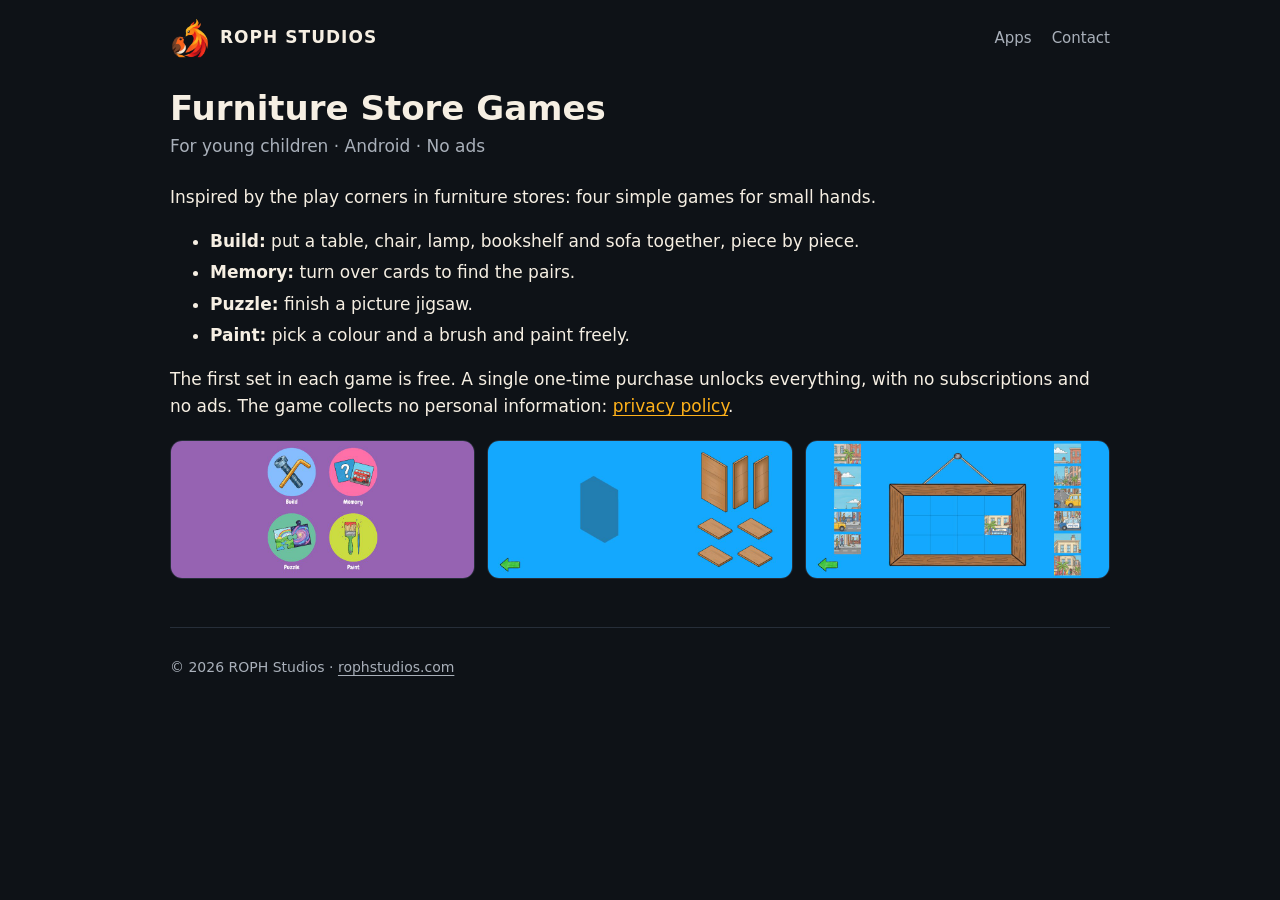
==== furniture-store-games/index.html @ 62f67959 "ROPH Studios website: home, app pages, privacy and account deletion Static site for GitHub Pages at " ====
<!doctype html>
<html lang="en-GB">
<head>
  <meta charset="utf-8">
  <meta name="viewport" content="width=device-width, initial-scale=1">
  <title>Furniture Store Games</title>
  <meta name="description" content="A calm play corner for young children: build furniture, match memory cards, finish jigsaws and paint. No ads.">
  <link rel="icon" href="/assets/favicon.png">
  <link rel="stylesheet" href="/assets/site.css">
</head>
<body>
  <div class="wrap">
    <header class="site-head">
      <a class="brand" href="/"><img src="/assets/roph-emblem.webp" alt=""><span>ROPH STUDIOS</span></a>
      <nav><a href="/#apps">Apps</a><a href="/#contact">Contact</a></nav>
    </header>

    <main class="doc" style="max-width: 980px">
      <h1>Furniture Store Games</h1>
      <p class="meta">For young children · Android · No ads</p>
      <p>Inspired by the play corners in furniture stores: four simple games for small hands.</p>
      <ul>
        <li><strong>Build:</strong> put a table, chair, lamp, bookshelf and sofa together, piece by piece.</li>
        <li><strong>Memory:</strong> turn over cards to find the pairs.</li>
        <li><strong>Puzzle:</strong> finish a picture jigsaw.</li>
        <li><strong>Paint:</strong> pick a colour and a brush and paint freely.</li>
      </ul>
      <p>The first set in each game is free. A single one-time purchase unlocks everything, with no
        subscriptions and no ads. The game collects no personal information:
        <a href="/furniture-store-games/privacy">privacy policy</a>.</p>

      <div class="shots">
        <img src="/assets/fsg-menu.jpg" width="960" height="432" alt="The main menu: Build, Memory, Puzzle and Paint">
        <img src="/assets/fsg-build.jpg" width="960" height="432" alt="Building a bookshelf from its parts">
        <img src="/assets/fsg-puzzle.jpg" width="960" height="432" alt="A jigsaw puzzle in progress">
      </div>
    </main>

    <footer>© 2026 ROPH Studios · <a href="/">rophstudios.com</a></footer>
  </div>
</body>
</html>
---- assets/site.css ----
:root {
  --bg: #0e1217;
  --panel: #161c24;
  --line: #262e39;
  --text: #f6efe3;
  --muted: #a9b0ba;
  --flame: #ff7a1a;
  --flame-2: #ffb21a;
  --radius: 18px;
  color-scheme: dark;
}

* { box-sizing: border-box; }

html { -webkit-text-size-adjust: 100%; }

body {
  margin: 0;
  background: var(--bg);
  color: var(--text);
  font-family: system-ui, -apple-system, "Segoe UI", Roboto, sans-serif;
  font-size: 17px;
  line-height: 1.6;
}

a { color: var(--flame-2); text-underline-offset: 3px; }
a:hover { color: var(--flame); }

.wrap { max-width: 980px; margin: 0 auto; padding: 0 20px; }

/* Header */
.site-head {
  display: flex; align-items: center; justify-content: space-between;
  padding: 18px 0;
}
.brand { display: flex; align-items: center; gap: 10px; color: var(--text); text-decoration: none; }
.brand img { width: 40px; height: 40px; border-radius: 10px; }
.brand span { font-weight: 700; letter-spacing: 0.06em; }
.site-head nav a { color: var(--muted); text-decoration: none; margin-left: 20px; font-size: 15px; }
.site-head nav a:hover { color: var(--text); }

/* Hero */
.hero { text-align: center; padding: 28px 0 56px; }
.hero img { width: min(300px, 70vw); height: auto; }
.hero p {
  max-width: 560px; margin: 8px auto 0;
  font-size: 20px; color: var(--muted);
}

h2 {
  font-weight: 700;
  font-size: 28px; margin: 0 0 20px; letter-spacing: 0.01em;
}
section { padding: 36px 0; border-top: 1px solid var(--line); }

/* App cards */
.apps { display: grid; gap: 18px; grid-template-columns: repeat(auto-fit, minmax(260px, 1fr)); }
.app {
  background: var(--panel); border: 1px solid var(--line); border-radius: var(--radius);
  padding: 22px; display: flex; flex-direction: column; gap: 12px;
}
.app header { display: flex; align-items: center; gap: 14px; }
.app header img { width: 64px; height: 64px; border-radius: 16px; flex: none; }
.app h3 { font-size: 20px; margin: 0; line-height: 1.25; }
.app p { margin: 0; color: var(--muted); flex: 1; }
.app .links { display: flex; flex-wrap: wrap; gap: 6px 16px; font-size: 15px; }
.badge {
  display: inline-block; font-size: 12px; font-weight: 600; letter-spacing: 0.04em;
  text-transform: uppercase; padding: 2px 9px; border-radius: 999px; margin-top: 4px;
  background: rgba(255, 122, 26, 0.14); color: var(--flame-2);
}
.badge.wip { background: rgba(169, 176, 186, 0.14); color: var(--muted); }

.shots { display: grid; gap: 12px; grid-template-columns: repeat(auto-fit, minmax(240px, 1fr)); margin-top: 20px; }
.shots img { width: 100%; height: auto; border-radius: 12px; border: 1px solid var(--line); }

/* Long-form pages (privacy etc.) */
.doc { max-width: 720px; padding-bottom: 48px; }
.doc h1 { font-size: 34px; line-height: 1.2; margin: 12px 0 4px; }
.doc h2 { font-size: 22px; margin: 32px 0 8px; }
.doc .meta { color: var(--muted); margin: 0 0 24px; }
.doc li { margin: 4px 0; }
.doc .card {
  background: var(--panel); border: 1px solid var(--line); border-radius: var(--radius);
  padding: 18px 22px; margin: 20px 0;
}

footer { border-top: 1px solid var(--line); padding: 28px 0 40px; color: var(--muted); font-size: 14px; }
footer a { color: var(--muted); }

@media (max-width: 560px) {
  body { font-size: 16px; }
  .site-head nav a { margin-left: 14px; }
  .brand span { display: none; }
  .hero p { font-size: 18px; }
}
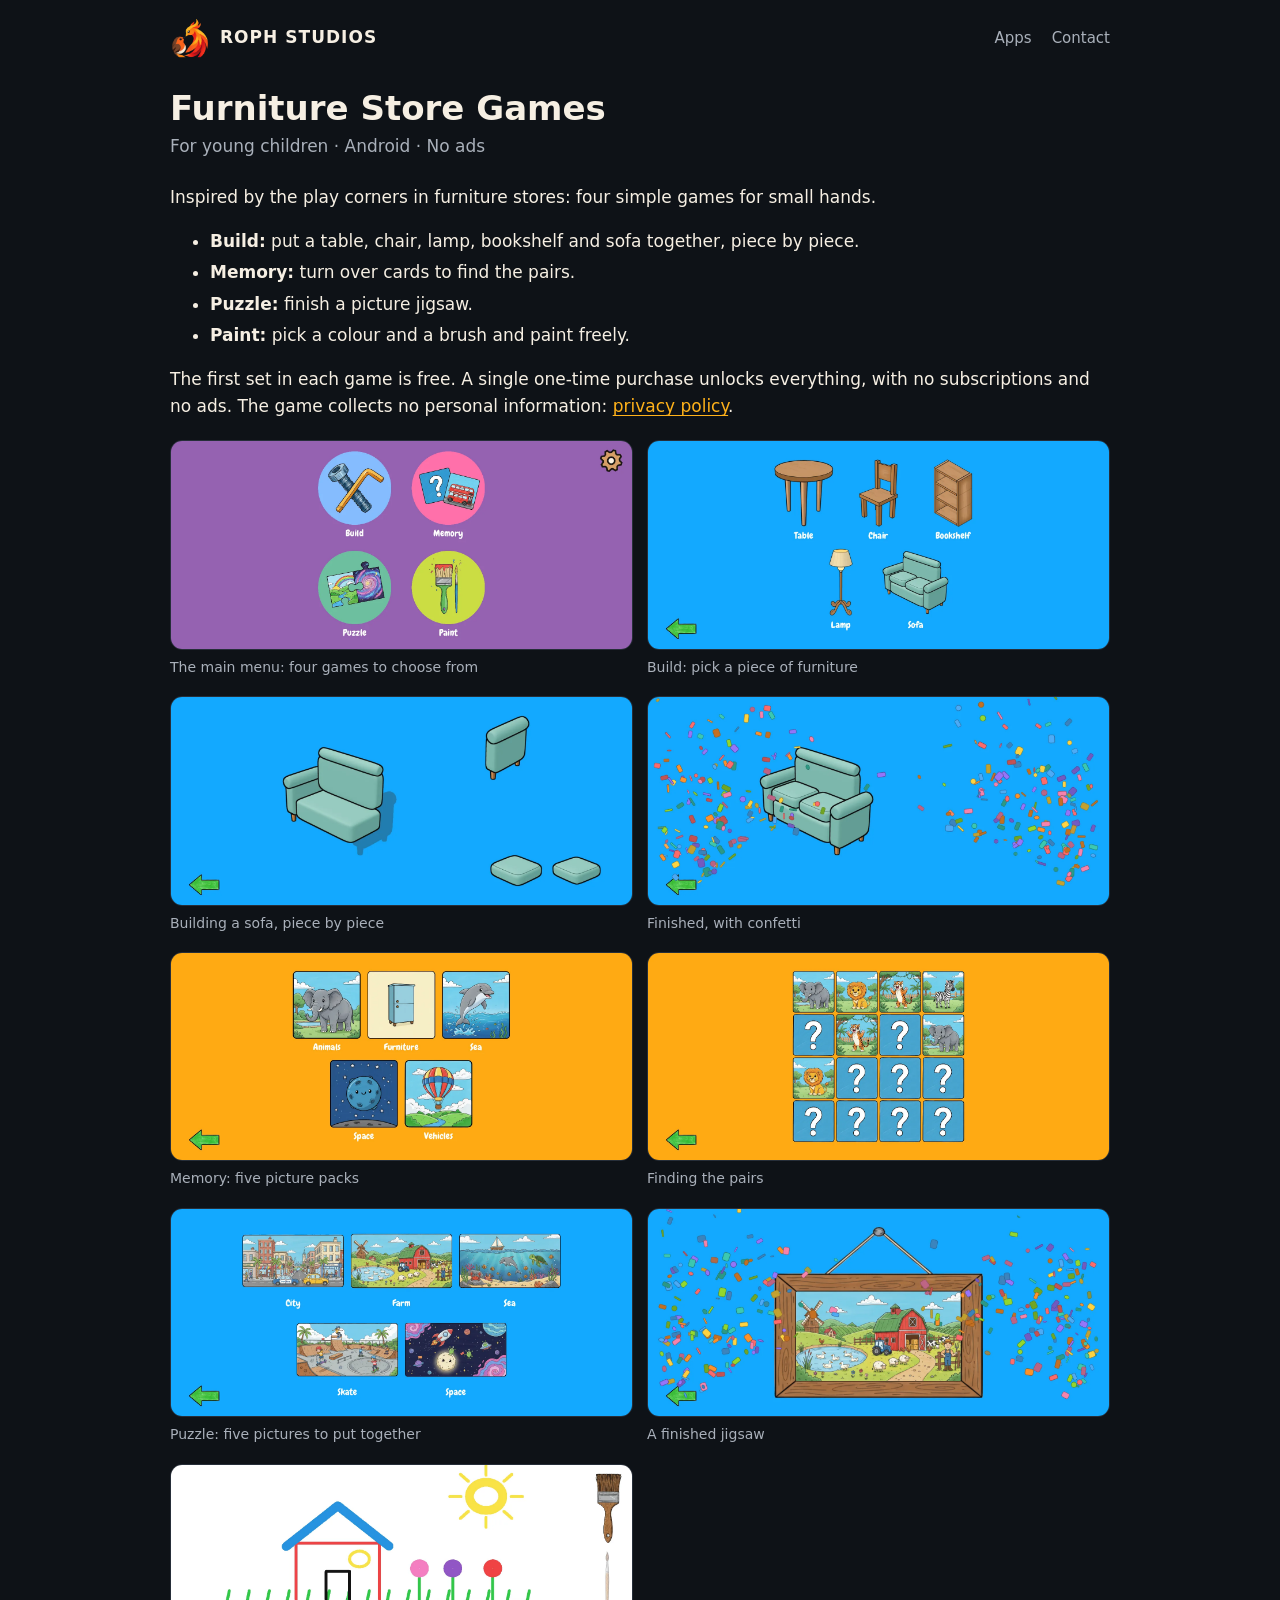
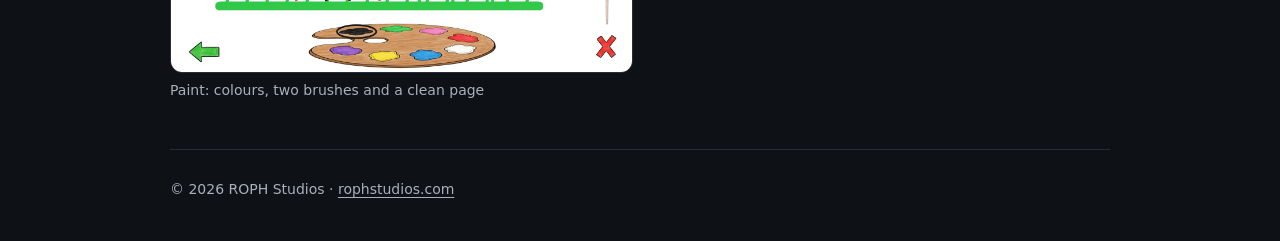
==== commit 8f8775d8: "Furniture Store Games: gallery of nine current screenshots Menu, the three selection screens, buildi" ====
--- a/furniture-store-games/index.html
+++ b/furniture-store-games/index.html
@@ -30,9 +30,15 @@
         <a href="/furniture-store-games/privacy">privacy policy</a>.</p>
 
       <div class="shots">
-        <img src="/assets/fsg-menu.jpg" width="960" height="432" alt="The main menu: Build, Memory, Puzzle and Paint">
-        <img src="/assets/fsg-build.jpg" width="960" height="432" alt="Building a bookshelf from its parts">
-        <img src="/assets/fsg-puzzle.jpg" width="960" height="432" alt="A jigsaw puzzle in progress">
+        <figure><img src="/assets/fsg/menu.webp" width="1600" height="720" loading="lazy" alt="The main menu: four games to choose from"><figcaption>The main menu: four games to choose from</figcaption></figure>
+        <figure><img src="/assets/fsg/build-select.webp" width="1600" height="720" loading="lazy" alt="Build: pick a piece of furniture"><figcaption>Build: pick a piece of furniture</figcaption></figure>
+        <figure><img src="/assets/fsg/build-progress.webp" width="1600" height="720" loading="lazy" alt="Building a sofa, piece by piece"><figcaption>Building a sofa, piece by piece</figcaption></figure>
+        <figure><img src="/assets/fsg/build-done.webp" width="1600" height="720" loading="lazy" alt="Finished, with confetti"><figcaption>Finished, with confetti</figcaption></figure>
+        <figure><img src="/assets/fsg/memory-select.webp" width="1600" height="720" loading="lazy" alt="Memory: five picture packs"><figcaption>Memory: five picture packs</figcaption></figure>
+        <figure><img src="/assets/fsg/memory.webp" width="1600" height="720" loading="lazy" alt="Finding the pairs"><figcaption>Finding the pairs</figcaption></figure>
+        <figure><img src="/assets/fsg/puzzle-select.webp" width="1600" height="720" loading="lazy" alt="Puzzle: five pictures to put together"><figcaption>Puzzle: five pictures to put together</figcaption></figure>
+        <figure><img src="/assets/fsg/puzzle-done.webp" width="1600" height="720" loading="lazy" alt="A finished jigsaw"><figcaption>A finished jigsaw</figcaption></figure>
+        <figure><img src="/assets/fsg/paint.webp" width="1600" height="720" loading="lazy" alt="Paint: colours, two brushes and a clean page"><figcaption>Paint: colours, two brushes and a clean page</figcaption></figure>
       </div>
     </main>
 
--- a/assets/site.css
+++ b/assets/site.css
@@ -71,8 +71,10 @@
 }
 .badge.wip { background: rgba(169, 176, 186, 0.14); color: var(--muted); }
 
-.shots { display: grid; gap: 12px; grid-template-columns: repeat(auto-fit, minmax(240px, 1fr)); margin-top: 20px; }
-.shots img { width: 100%; height: auto; border-radius: 12px; border: 1px solid var(--line); }
+.shots { display: grid; gap: 18px 14px; grid-template-columns: repeat(auto-fit, minmax(min(100%, 420px), 1fr)); margin-top: 20px; }
+.shots figure { margin: 0; }
+.shots img { display: block; width: 100%; height: auto; border-radius: 12px; border: 1px solid var(--line); }
+.shots figcaption { color: var(--muted); font-size: 14px; margin-top: 6px; }
 
 /* Long-form pages (privacy etc.) */
 .doc { max-width: 720px; padding-bottom: 48px; }
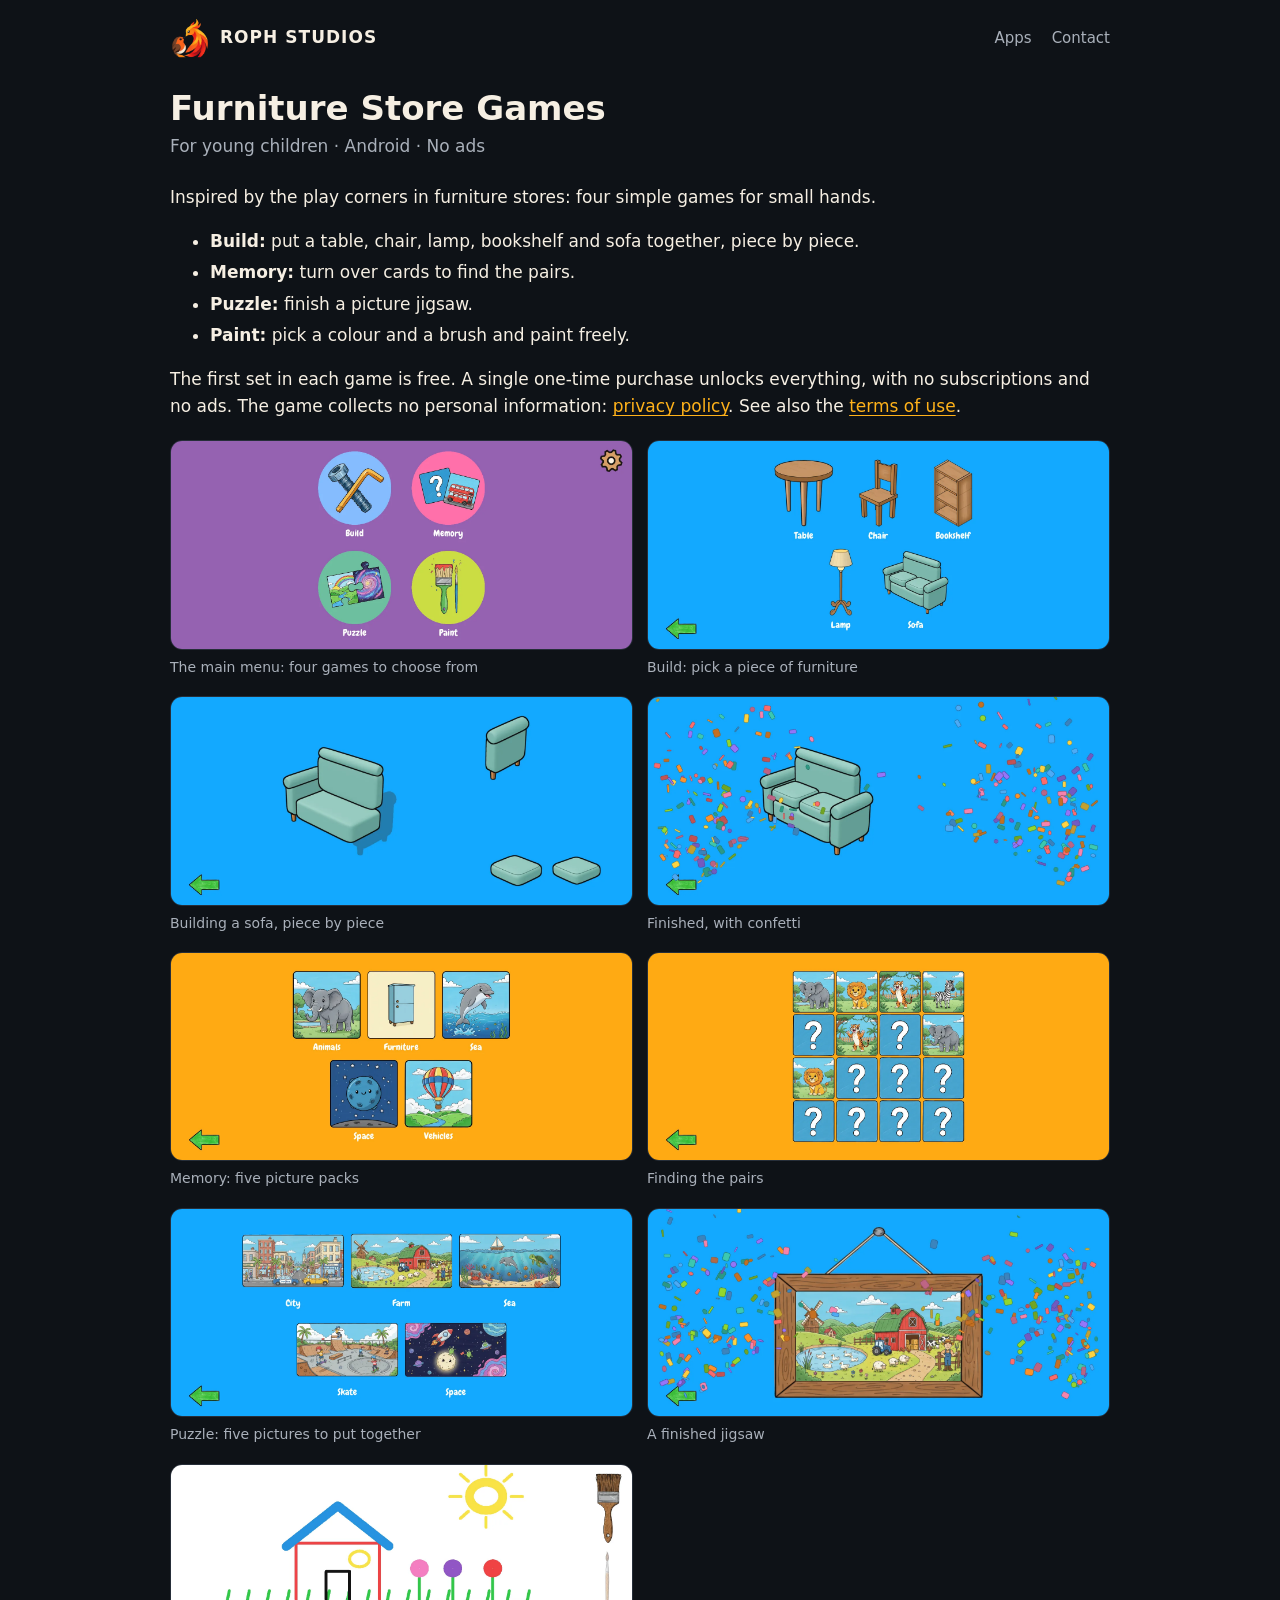
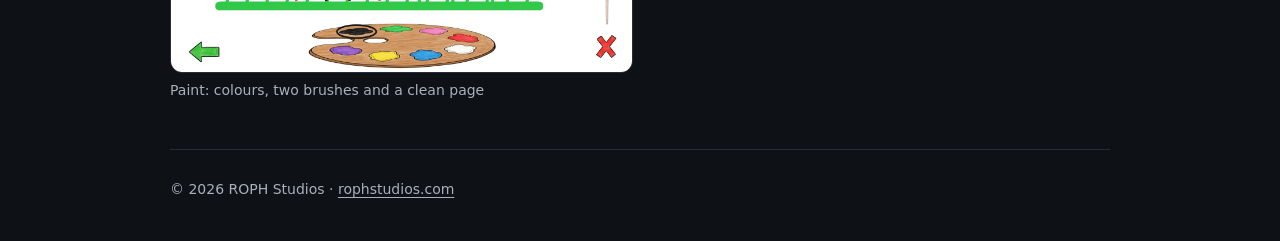
==== commit aef8d6b0: "Furniture Store Games terms of use Co-Authored-By: Claude Opus 5.5 <noreply@anthropic.com> Claude-Se" ====
--- a/furniture-store-games/index.html
+++ b/furniture-store-games/index.html
@@ -5,6 +5,15 @@
   <meta name="viewport" content="width=device-width, initial-scale=1">
   <title>Furniture Store Games</title>
   <meta name="description" content="A calm play corner for young children: build furniture, match memory cards, finish jigsaws and paint. No ads.">
+  <meta property="og:type" content="website">
+  <meta property="og:site_name" content="ROPH Studios">
+  <meta property="og:title" content="Furniture Store Games">
+  <meta property="og:description" content="A calm play corner for young children: build furniture, match memory cards, finish jigsaws and paint. No ads.">
+  <meta property="og:url" content="https://rophstudios.com/furniture-store-games/">
+  <meta property="og:image" content="https://rophstudios.com/assets/og-fsg.jpg">
+  <meta property="og:image:width" content="1200">
+  <meta property="og:image:height" content="630">
+  <meta name="twitter:card" content="summary_large_image">
   <link rel="icon" href="/assets/favicon.png">
   <link rel="stylesheet" href="/assets/site.css">
 </head>
@@ -27,7 +36,8 @@
       </ul>
       <p>The first set in each game is free. A single one-time purchase unlocks everything, with no
         subscriptions and no ads. The game collects no personal information:
-        <a href="/furniture-store-games/privacy">privacy policy</a>.</p>
+        <a href="/furniture-store-games/privacy">privacy policy</a>. See also the
+        <a href="/furniture-store-games/terms">terms of use</a>.</p>
 
       <div class="shots">
         <figure><img src="/assets/fsg/menu.webp" width="1600" height="720" loading="lazy" alt="The main menu: four games to choose from"><figcaption>The main menu: four games to choose from</figcaption></figure>
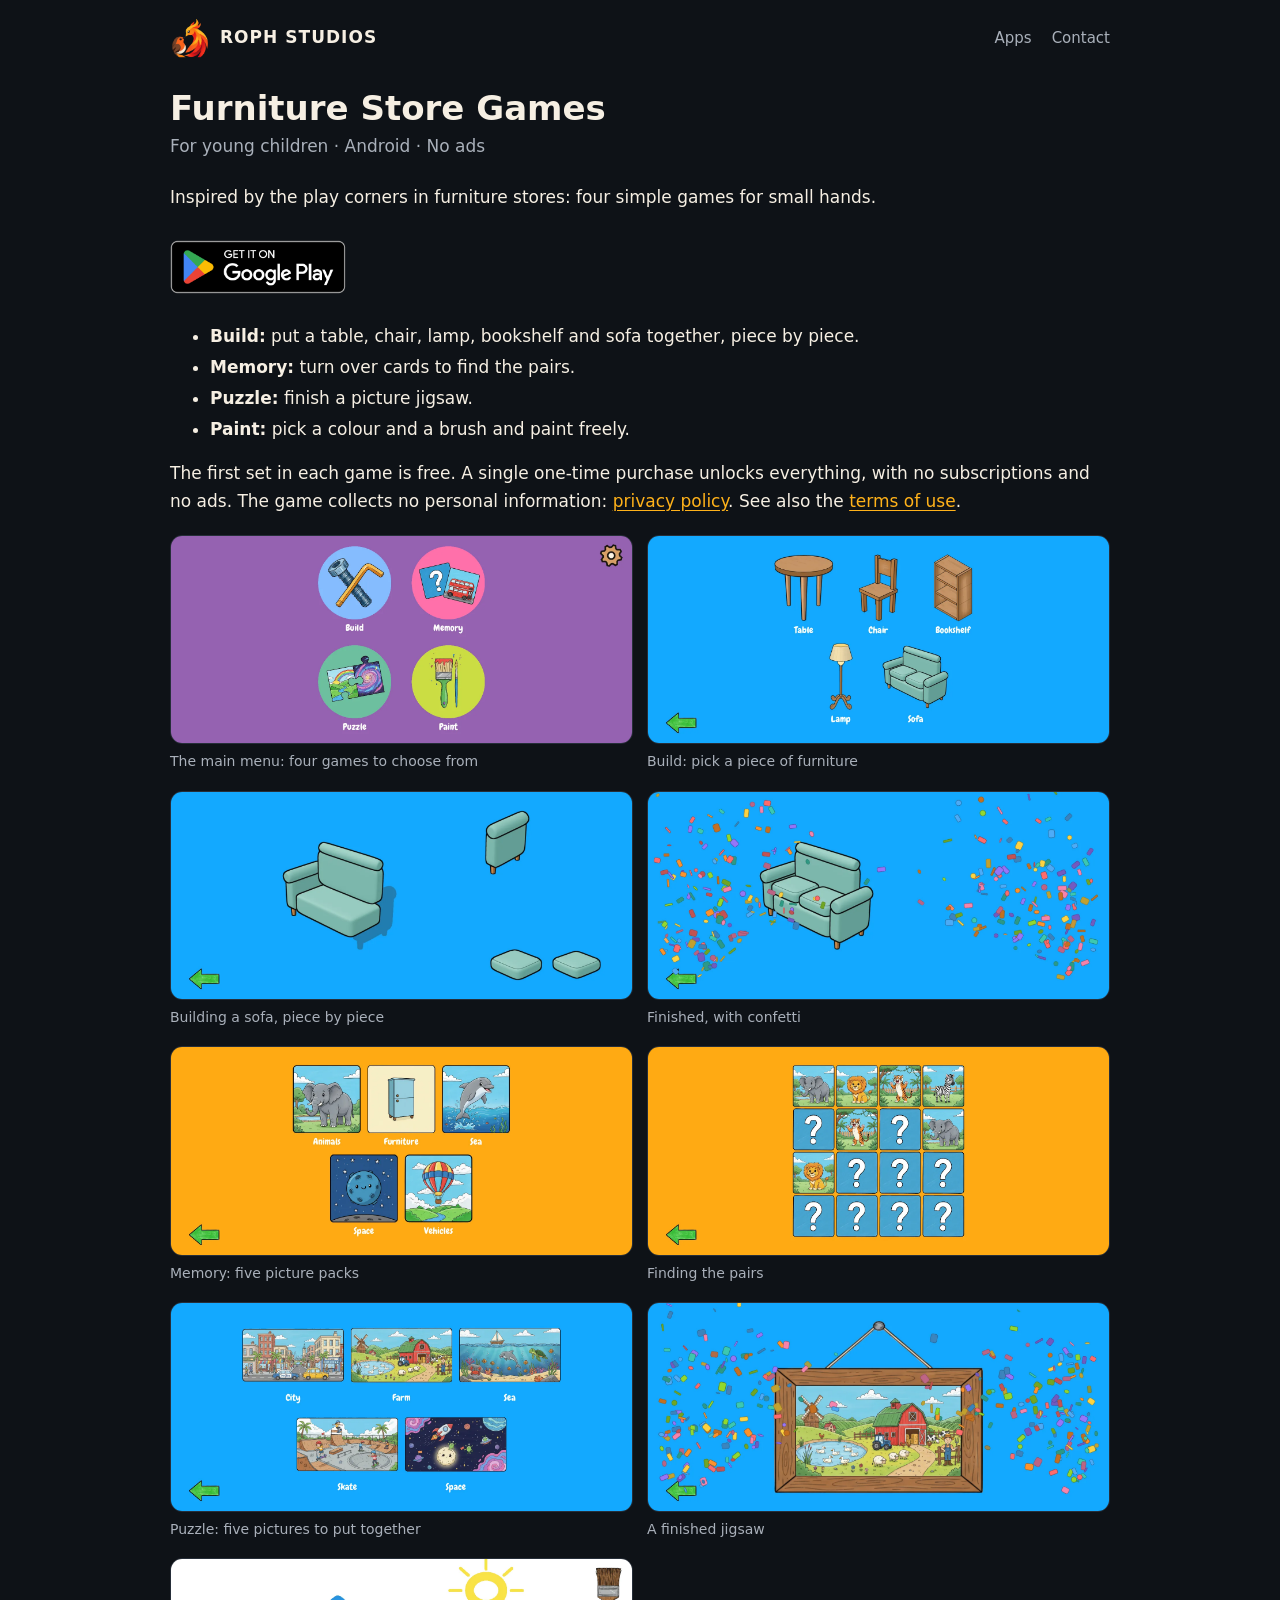
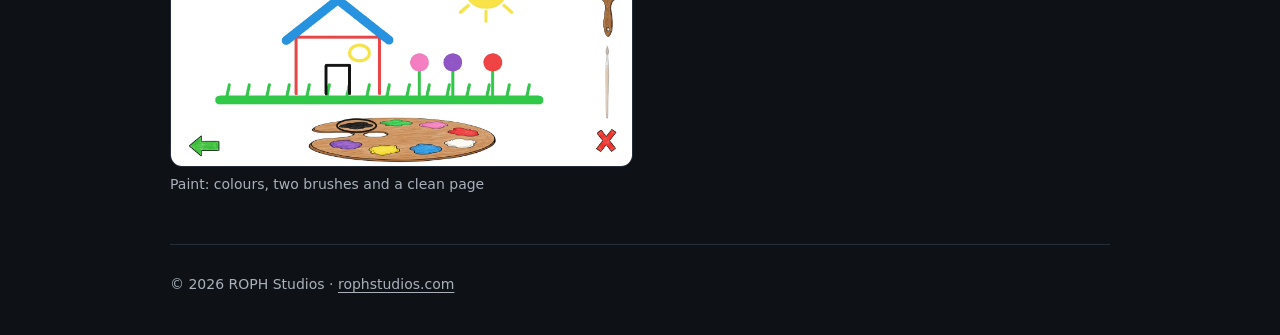
==== commit f3512653: "Furniture Store Games: link the Google Play listing The game is live on Play, so the game page now s" ====
--- a/furniture-store-games/index.html
+++ b/furniture-store-games/index.html
@@ -28,6 +28,7 @@
       <h1>Furniture Store Games</h1>
       <p class="meta">For young children · Android · No ads</p>
       <p>Inspired by the play corners in furniture stores: four simple games for small hands.</p>
+      <p class="store"><a href="https://play.google.com/store/apps/details?id=com.rophstudios.furniture_store_games"><img src="/assets/google-play-badge.png" width="646" height="250" alt="Get it on Google Play"></a></p>
       <ul>
         <li><strong>Build:</strong> put a table, chair, lamp, bookshelf and sofa together, piece by piece.</li>
         <li><strong>Memory:</strong> turn over cards to find the pairs.</li>
--- a/assets/site.css
+++ b/assets/site.css
@@ -81,6 +81,9 @@
 .doc h1 { font-size: 34px; line-height: 1.2; margin: 12px 0 4px; }
 .doc h2 { font-size: 22px; margin: 32px 0 8px; }
 .doc .meta { color: var(--muted); margin: 0 0 24px; }
+/* Official badge art has its own padding, so pull it in to line up with the text. */
+.doc .store { margin: 4px 0 8px -12px; }
+.doc .store img { display: block; width: 200px; height: auto; }
 .doc li { margin: 4px 0; }
 .doc .card {
   background: var(--panel); border: 1px solid var(--line); border-radius: var(--radius);
